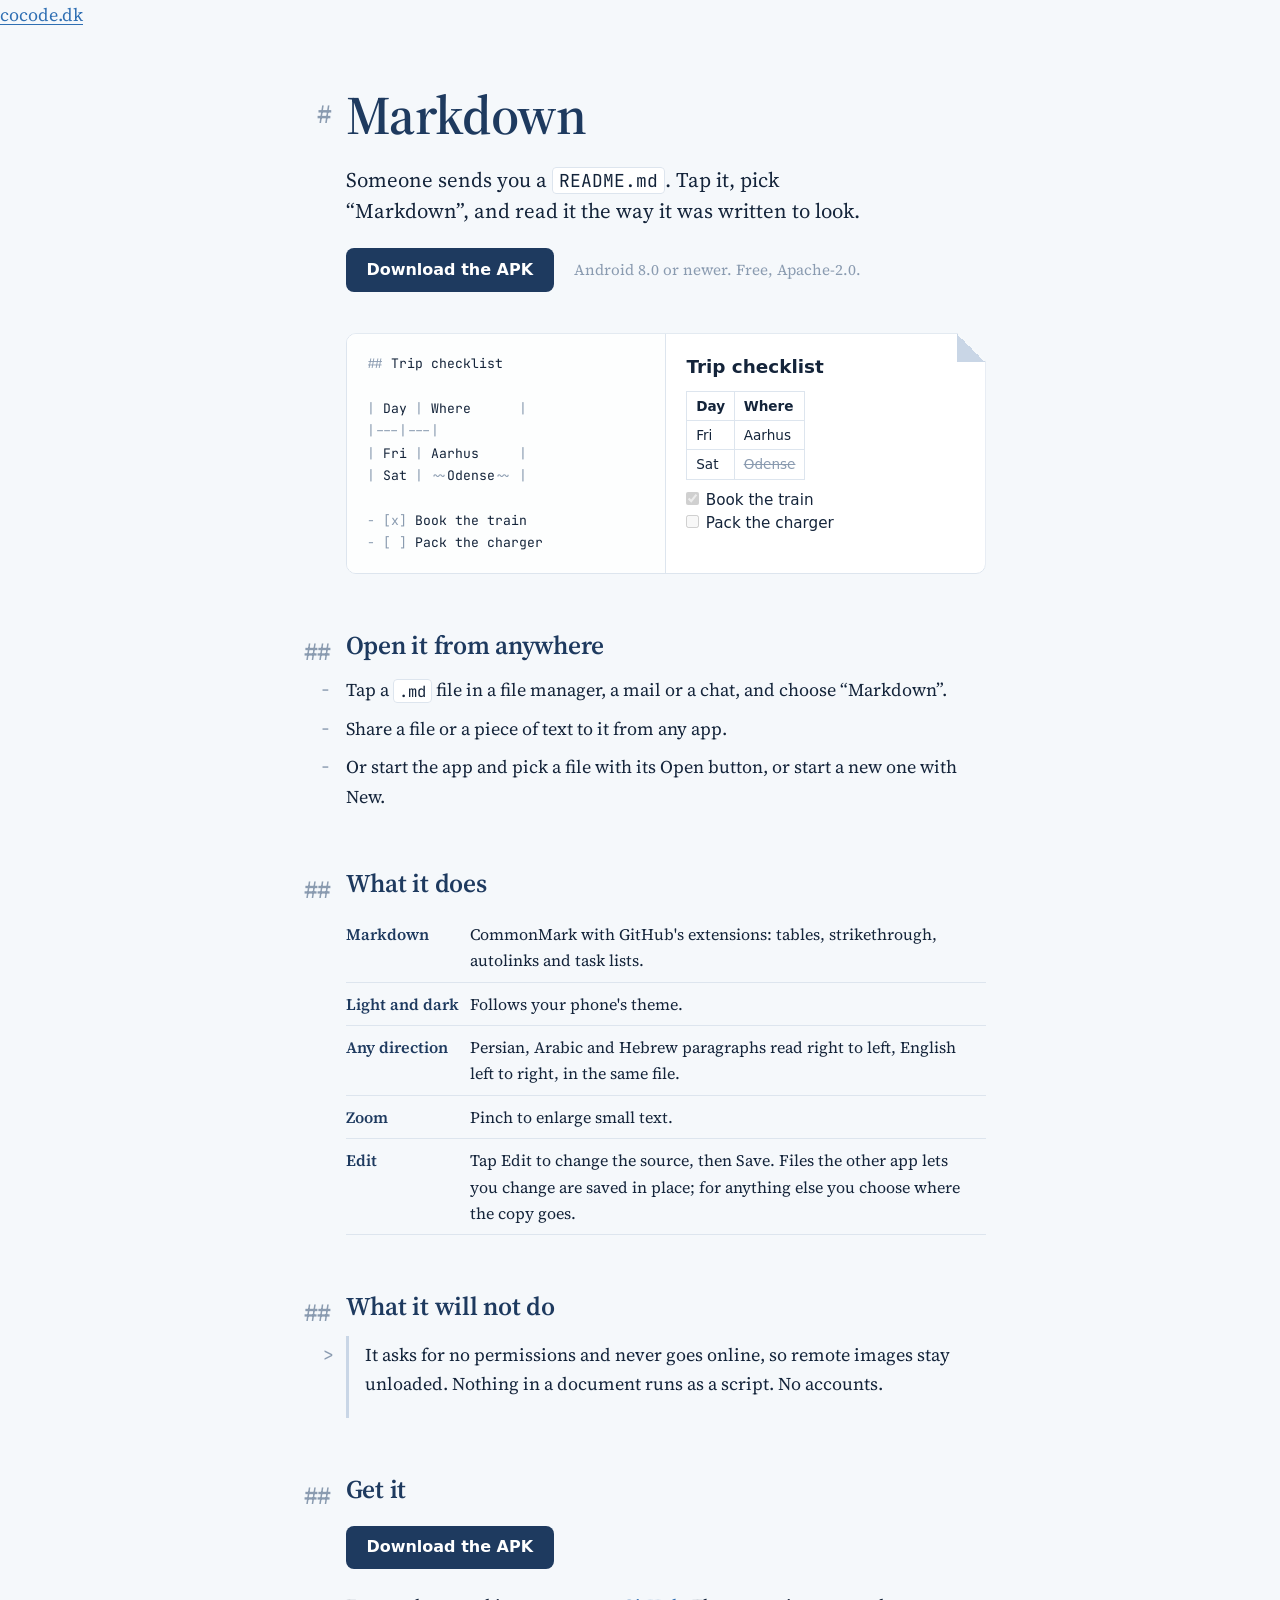
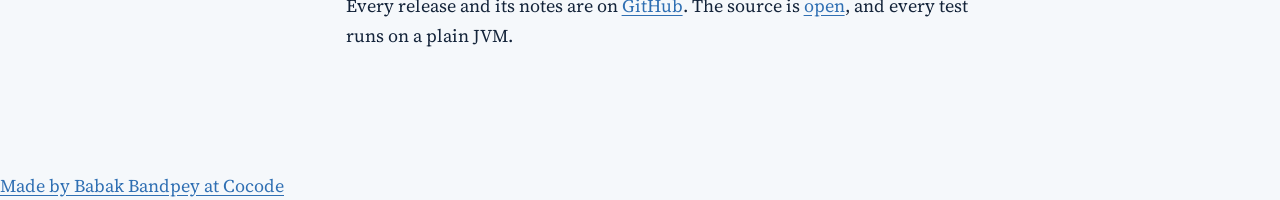
==== website/index.html @ df08f56b "feat(edit): edit, save and create Markdown files Edit swaps the rendered page for the source. Save w" ====
<!doctype html>
<html lang="en">
<head>
<meta charset="utf-8">
<meta name="viewport" content="width=device-width, initial-scale=1">
<title>Markdown — read and edit .md files on Android · Cocode</title>
<meta name="description" content="A small, fast Android app that opens Markdown files from any app, shows GitHub-flavoured Markdown in light and dark, and lets you edit them. No permissions, no network. Free and open source.">
<meta name="theme-color" content="#1e3a5f">
<link rel="canonical" href="https://markdown.cocode.dk/">
<link rel="alternate" hreflang="en" href="https://markdown.cocode.dk/">
<link rel="alternate" hreflang="fa" href="https://markdown.cocode.dk/fa/">
<link rel="alternate" hreflang="x-default" href="https://markdown.cocode.dk/">
<link rel="icon" href="favicon.svg" type="image/svg+xml">
<meta property="og:type" content="website">
<meta property="og:site_name" content="Markdown">
<meta property="og:title" content="Markdown — read and edit .md files on Android">
<meta property="og:description" content="Tap a .md file in any app and read it, rendered, or edit it. Tables, task lists, light and dark. No permissions, no network.">
<meta property="og:url" content="https://markdown.cocode.dk/">
<meta property="og:image" content="https://markdown.cocode.dk/og.png">
<meta property="og:image:width" content="1200">
<meta property="og:image:height" content="630">
<meta property="og:image:alt" content="Markdown source beside the same text rendered, with the Markdown app icon.">
<meta property="og:locale" content="en_US">
<meta property="og:locale:alternate" content="fa_IR">
<meta name="twitter:card" content="summary_large_image">
<meta name="twitter:title" content="Markdown — read and edit .md files on Android">
<meta name="twitter:description" content="Tap a .md file in any app and read it, rendered. No permissions, no network.">
<meta name="twitter:image" content="https://markdown.cocode.dk/og.png">
<meta name="twitter:image:alt" content="Markdown source beside the same text rendered.">
<link rel="preconnect" href="https://fonts.googleapis.com">
<link rel="preconnect" href="https://fonts.gstatic.com" crossorigin>
<link rel="stylesheet" href="https://fonts.googleapis.com/css2?family=JetBrains+Mono&family=Source+Serif+4:opsz,wght@8..60,400;8..60,600&display=swap">
<link rel="stylesheet" href="styles.css">
<link rel="stylesheet" href="https://brand.cocode.dk/v1.css">
<script type="module" src="https://brand.cocode.dk/v1.js"></script>
<script type="application/ld+json">
{
  "@context": "https://schema.org",
  "@type": "SoftwareApplication",
  "name": "Markdown",
  "url": "https://markdown.cocode.dk/",
  "description": "A small, fast Android app that opens Markdown files from any app, shows GitHub-flavoured Markdown in light and dark, and edits them.",
  "applicationCategory": "UtilitiesApplication",
  "operatingSystem": "Android 8.0 or newer",
  "downloadUrl": "https://github.com/cocodedk/markdown/releases/latest/download/Markdown.apk",
  "license": "https://www.apache.org/licenses/LICENSE-2.0",
  "codeRepository": "https://github.com/cocodedk/markdown",
  "image": "https://markdown.cocode.dk/og.png",
  "inLanguage": ["en", "fa"],
  "offers": { "@type": "Offer", "price": "0", "priceCurrency": "EUR" },
  "author": { "@type": "Person", "name": "Babak Bandpey", "url": "https://linkedin.com/in/babakbandpey" },
  "publisher": { "@type": "Organization", "name": "Cocode", "url": "https://cocode.dk" }
}
</script>
</head>
<body>
<cocode-head project="Markdown" accent="#1e3a5f" links="Download:#get,Source:https://github.com/cocodedk/markdown"><a href="https://cocode.dk">cocode.dk</a></cocode-head>
<main>
  <section>
    <h1 data-md="#">Markdown</h1>
    <p class="lede">Someone sends you a <code>README.md</code>. Tap it, pick “Markdown”, and read it the way it was written to look.</p>
    <a class="button" href="https://github.com/cocodedk/markdown/releases/latest/download/Markdown.apk">Download the APK</a>
    <span class="quiet">Android 8.0 or newer. Free, Apache-2.0.</span>
    <div class="pair" aria-label="The same note as Markdown source and as the Markdown app shows it">
      <div class="src" aria-hidden="true"><i>##</i> Trip checklist

<i>|</i> Day <i>|</i> Where      <i>|</i>
<i>|---|---|</i>
<i>|</i> Fri <i>|</i> Aarhus     <i>|</i>
<i>|</i> Sat <i>|</i> <i>~~</i>Odense<i>~~</i> <i>|</i>

<i>- [x]</i> Book the train
<i>- [ ]</i> Pack the charger</div>
      <div class="out">
        <h3>Trip checklist</h3>
        <table><tr><th>Day</th><th>Where</th></tr><tr><td>Fri</td><td>Aarhus</td></tr><tr><td>Sat</td><td><del>Odense</del></td></tr></table>
        <ul><li><input type="checkbox" checked disabled aria-label="done">Book the train</li><li><input type="checkbox" disabled aria-label="not done">Pack the charger</li></ul>
      </div>
    </div>
  </section>

  <section>
    <h2 data-md="##">Open it from anywhere</h2>
    <ul class="md">
      <li>Tap a <code>.md</code> file in a file manager, a mail or a chat, and choose “Markdown”.</li>
      <li>Share a file or a piece of text to it from any app.</li>
      <li>Or start the app and pick a file with its Open button, or start a new one with New.</li>
    </ul>
  </section>

  <section>
    <h2 data-md="##">What it does</h2>
    <table class="feat">
      <tr><th>Markdown</th><td>CommonMark with GitHub's extensions: tables, strikethrough, autolinks and task lists.</td></tr>
      <tr><th>Light and dark</th><td>Follows your phone's theme.</td></tr>
      <tr><th>Any direction</th><td>Persian, Arabic and Hebrew paragraphs read right to left, English left to right, in the same file.</td></tr>
      <tr><th>Zoom</th><td>Pinch to enlarge small text.</td></tr>
      <tr><th>Edit</th><td>Tap Edit to change the source, then Save. Files the other app lets you change are saved in place; for anything else you choose where the copy goes.</td></tr>
    </table>
  </section>

  <section>
    <h2 data-md="##">What it will not do</h2>
    <blockquote>
      <p>It asks for no permissions and never goes online, so remote images stay unloaded. Nothing in a document runs as a script. No accounts.</p>
    </blockquote>
  </section>

  <section id="get">
    <h2 data-md="##">Get it</h2>
    <p><a class="button" href="https://github.com/cocodedk/markdown/releases/latest/download/Markdown.apk">Download the APK</a></p>
    <p>Every release and its notes are on <a href="https://github.com/cocodedk/markdown/releases">GitHub</a>. The source is <a href="https://github.com/cocodedk/markdown">open</a>, and every test runs on a plain JVM.</p>
  </section>
</main>
<cocode-foot project="Markdown" repo="cocodedk/markdown"><a href="https://cocode.dk">Made by Babak Bandpey at Cocode</a></cocode-foot>
</body>
</html>
---- website/styles.css ----
/* Markdown site. The page reads like a rendered Markdown document:
   each heading keeps its source mark (#, ##, -, >) hanging in the margin. */
:root {
  --paper: #f5f8fb;
  --sheet: #ffffff;
  --ink: #14243a;
  --navy: #1e3a5f;
  --mark: #8a9bb0;
  --fold: #c9d6e6;
  --link: #2f6fb3;
  --rule: #dde5ee;
  --serif: "Source Serif 4", Georgia, serif;
  --mono: "JetBrains Mono", ui-monospace, monospace;
  --gutter: 3.2rem;
  color-scheme: light;
}
@media (prefers-color-scheme: dark) {
  :root {
    --paper: #0f1b2b;
    --sheet: #152438;
    --ink: #dce5ef;
    --navy: #9cc0e8;
    --mark: #5f7590;
    --fold: #2a4262;
    --link: #8cc1ff;
    --rule: #22364f;
    color-scheme: dark;
  }
}
* { box-sizing: border-box; }
body {
  margin: 0;
  background: var(--paper);
  color: var(--ink);
  font: 400 1.125rem/1.65 var(--serif);
  -webkit-font-smoothing: antialiased;
}
a { color: var(--link); text-underline-offset: 0.18em; }
a:focus-visible, .button:focus-visible { outline: 3px solid var(--link); outline-offset: 3px; }
code { font: 0.86em var(--mono); background: var(--sheet); border: 1px solid var(--rule);
  border-radius: 4px; padding: 0.05em 0.35em; }

main { max-width: calc(42rem + var(--gutter)); margin: 0 auto; padding: 3.5rem 1rem 4rem; }
section { padding-left: var(--gutter); margin: 0 0 3.5rem; }

/* The hanging source marks. */
h1, h2 { position: relative; color: var(--navy); font-weight: 600; letter-spacing: -0.01em; }
h1 { font-size: clamp(2.3rem, 7vw, 3.4rem); line-height: 1.08; margin: 0 0 1.2rem; }
h2 { font-size: 1.6rem; line-height: 1.2; margin: 0 0 0.9rem; }
[data-md]::before {
  content: attr(data-md);
  position: absolute;
  right: 100%;
  margin-right: 0.9rem;
  font: 400 0.62em/inherit var(--mono);
  color: var(--mark);
  white-space: nowrap;
}
h1[data-md]::before { font-size: 0.5em; line-height: 2.05; }
h2[data-md]::before { line-height: 1.7; }
p { margin: 0 0 1rem; }
.lede { font-size: 1.3rem; line-height: 1.5; max-width: 34rem; }

ul.md { list-style: none; padding: 0; margin: 0 0 1rem; }
ul.md li { position: relative; margin: 0 0 0.55rem; }
ul.md li::before { content: "-"; position: absolute; right: 100%; margin-right: 0.9rem;
  font-family: var(--mono); color: var(--mark); }
ul.md li.done::before { content: "- [x]"; }

blockquote { position: relative; margin: 0; padding: 0.2rem 0 0.2rem 1rem;
  border-left: 3px solid var(--fold); }
blockquote::before { content: ">"; position: absolute; right: 100%; margin-right: 0.9rem;
  font-family: var(--mono); color: var(--mark); }

/* The one bold moment: the same text as source and as rendered. */
.pair { display: grid; grid-template-columns: 1fr 1fr; margin: 2.2rem 0 0;
  background: var(--sheet); border: 1px solid var(--rule); border-radius: 10px; overflow: hidden;
  clip-path: polygon(0 0, calc(100% - 28px) 0, 100% 28px, 100% 100%, 0 100%); position: relative; }
.pair::after { content: ""; position: absolute; top: 0; right: 0; width: 28px; height: 28px;
  background: linear-gradient(225deg, var(--paper) 50%, var(--fold) 50%); }
.pair > div { padding: 1.2rem 1.3rem; min-width: 0; }
.src { font: 0.82rem/1.7 var(--mono); color: var(--ink); white-space: pre-wrap;
  border-right: 1px solid var(--rule); background: color-mix(in srgb, var(--sheet) 80%, var(--paper)); }
.src i { font-style: normal; color: var(--mark); }
.out { font: 0.95rem/1.5 system-ui, sans-serif; }
.out h3 { font-size: 1.15rem; margin: 0 0 0.5rem; color: var(--ink); }
.out table { border-collapse: collapse; margin: 0.6rem 0; font-size: 0.85rem; }
.out th, .out td { border: 1px solid var(--rule); padding: 0.25rem 0.55rem; text-align: start; }
.out ul { list-style: none; padding: 0; margin: 0.4rem 0 0; }
.out input { margin: 0 0.4rem 0 0; accent-color: var(--navy); }
.out del { color: var(--mark); }

.button { display: inline-block; font: 600 1rem/1 system-ui, sans-serif; text-decoration: none;
  background: var(--navy); color: var(--sheet); padding: 0.85rem 1.3rem; border-radius: 8px;
  margin: 0.4rem 1rem 0.4rem 0; }
.button:hover { filter: brightness(1.12); }
.quiet { font-size: 0.95rem; color: var(--mark); }

table.feat { border-collapse: collapse; width: 100%; font-size: 1rem; margin: 0 0 1rem; }
table.feat th, table.feat td { text-align: start; padding: 0.5rem 0.7rem 0.5rem 0;
  border-bottom: 1px solid var(--rule); vertical-align: top; }
table.feat th { font-weight: 600; color: var(--navy); white-space: nowrap; }

/* Persian: same page, right to left. */
[dir="rtl"] body, [dir="rtl"] .out { font-family: "Vazirmatn", system-ui, sans-serif; }
[dir="rtl"] section { padding-left: 0; padding-right: var(--gutter); }
[dir="rtl"] [data-md]::before, [dir="rtl"] ul.md li::before, [dir="rtl"] blockquote::before {
  right: auto; left: 100%; margin-right: 0; margin-left: 0.9rem; direction: ltr; }
[dir="rtl"] blockquote { padding: 0.2rem 1rem 0.2rem 0; border-left: 0; border-right: 3px solid var(--fold); }
[dir="rtl"] .src { border-right: 0; border-left: 1px solid var(--rule); unicode-bidi: plaintext; }
[dir="rtl"] .button { margin: 0.4rem 0 0.4rem 1rem; }
[dir="rtl"] .out input { margin: 0 0 0 0.4rem; }
[dir="rtl"] table.feat th, [dir="rtl"] table.feat td { padding: 0.5rem 0 0.5rem 0.7rem; }

@media (max-width: 640px) {
  :root { --gutter: 2.1rem; }
  main { padding-top: 2.2rem; }
  .pair { grid-template-columns: 1fr; }
  .src, [dir="rtl"] .src { border: 0; border-bottom: 1px solid var(--rule); }
  .lede { font-size: 1.15rem; }
}
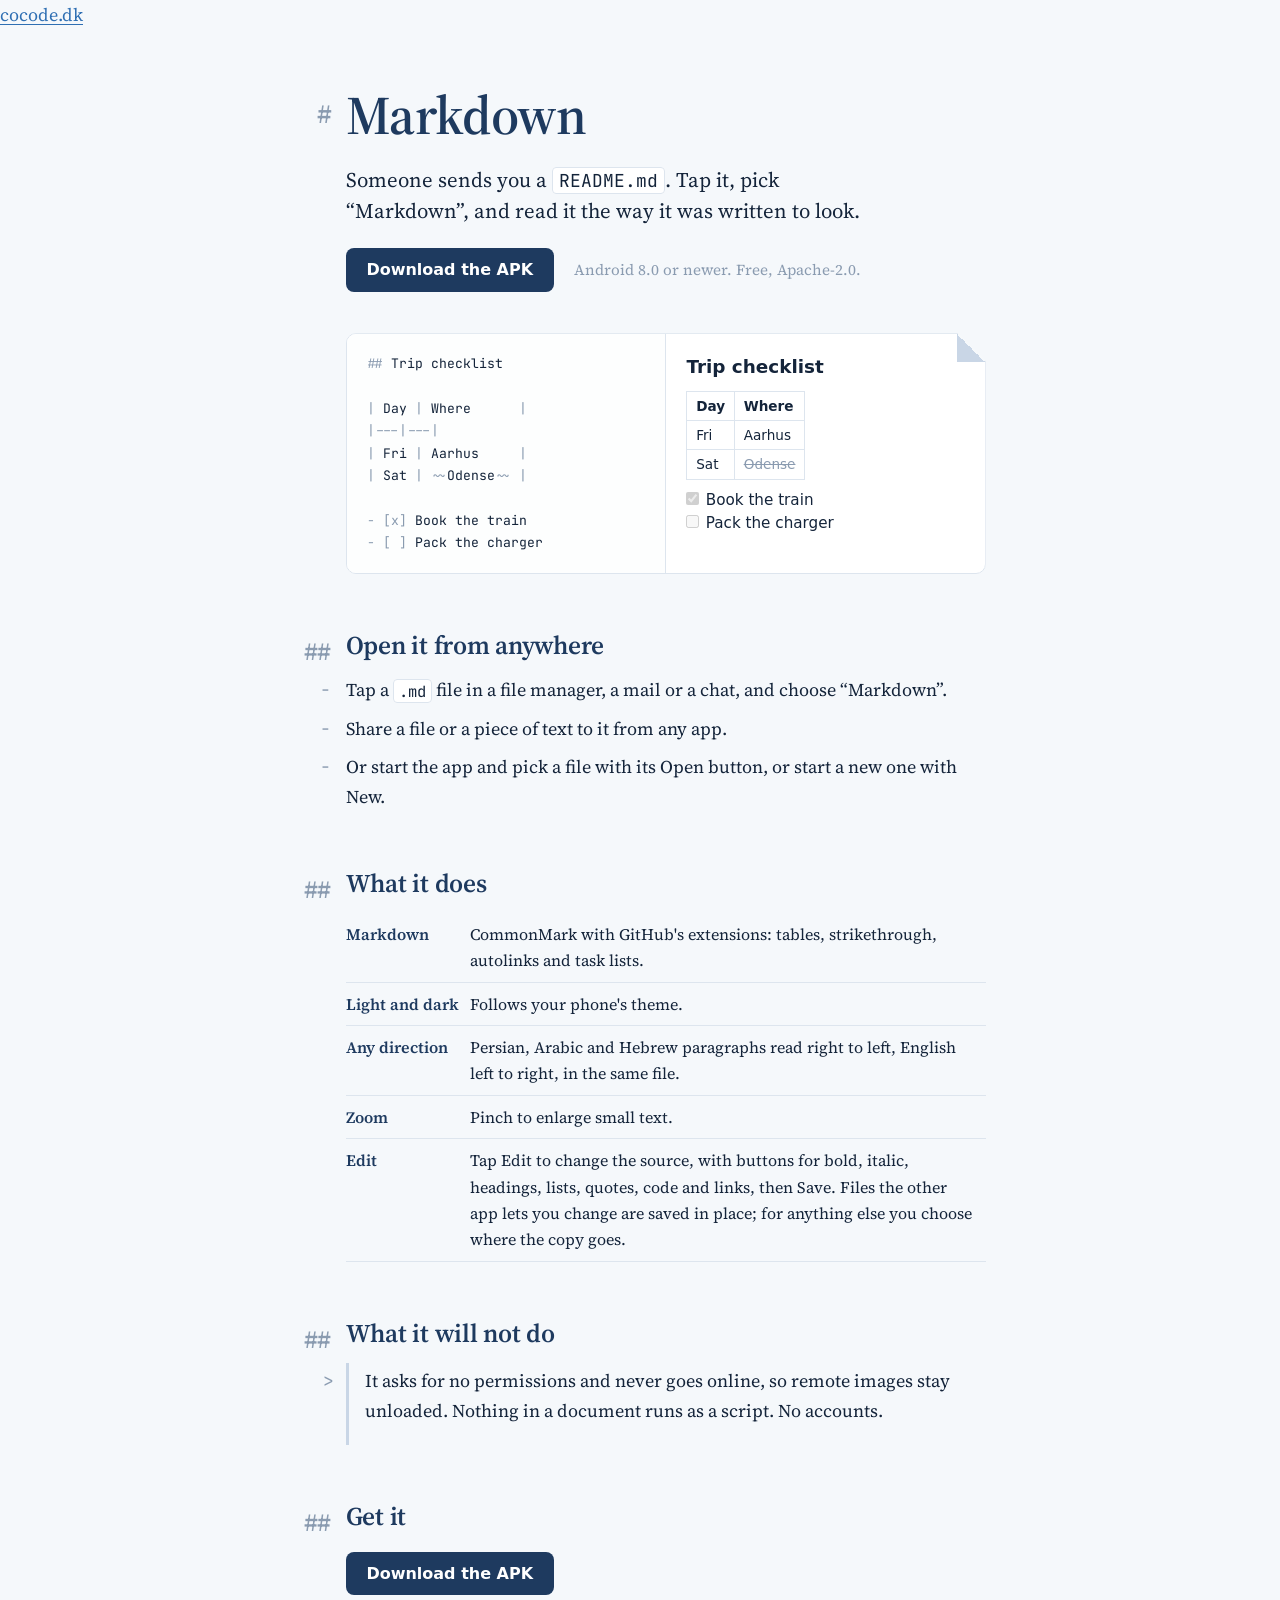
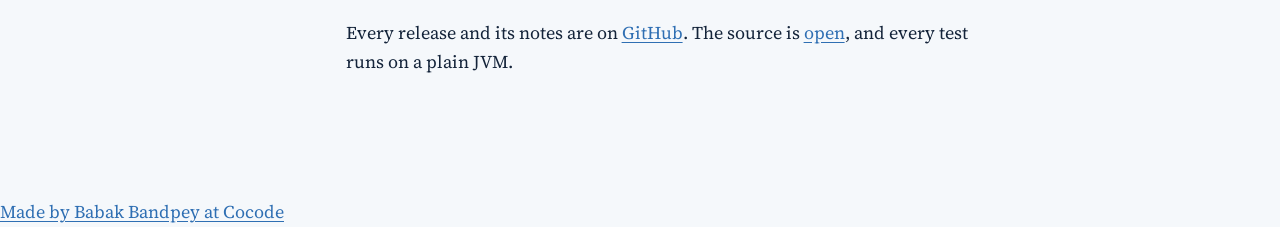
==== commit 0ee14cd2: "feat(format): a formatting bar in the editor; 0.2.0 Buttons above the keyboard for bold, italic, str" ====
--- a/website/index.html
+++ b/website/index.html
@@ -95,7 +95,7 @@
       <tr><th>Light and dark</th><td>Follows your phone's theme.</td></tr>
       <tr><th>Any direction</th><td>Persian, Arabic and Hebrew paragraphs read right to left, English left to right, in the same file.</td></tr>
       <tr><th>Zoom</th><td>Pinch to enlarge small text.</td></tr>
-      <tr><th>Edit</th><td>Tap Edit to change the source, then Save. Files the other app lets you change are saved in place; for anything else you choose where the copy goes.</td></tr>
+      <tr><th>Edit</th><td>Tap Edit to change the source, with buttons for bold, italic, headings, lists, quotes, code and links, then Save. Files the other app lets you change are saved in place; for anything else you choose where the copy goes.</td></tr>
     </table>
   </section>
 
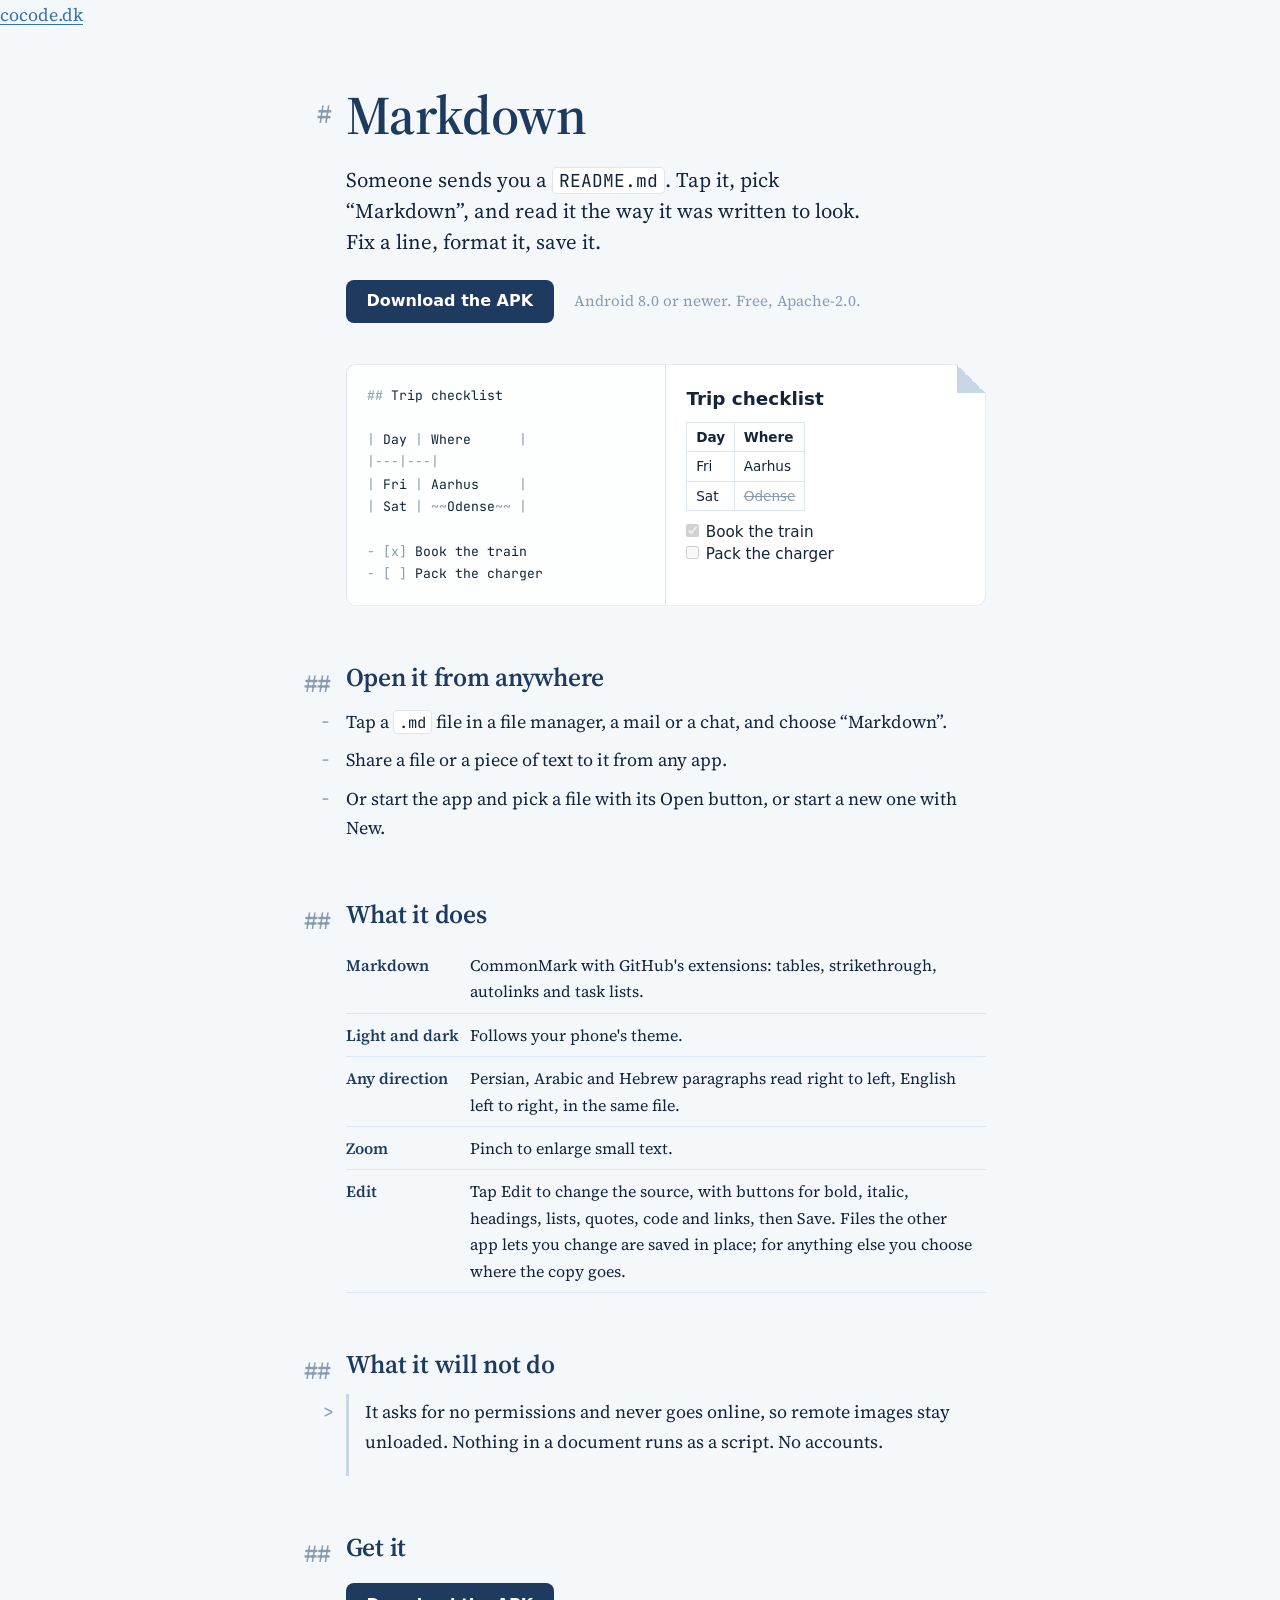
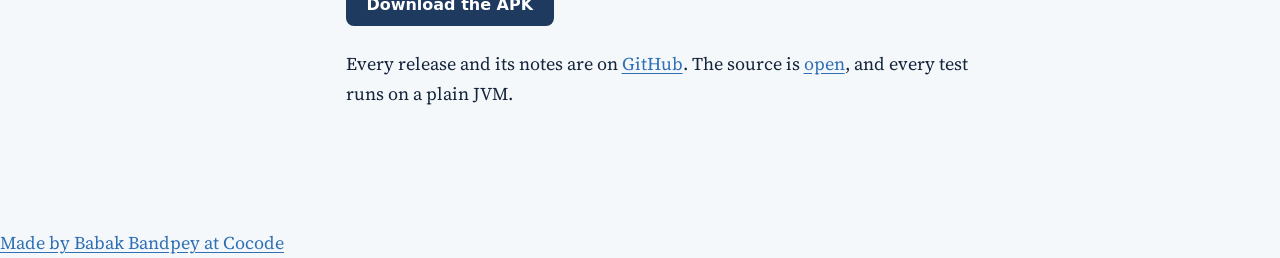
==== commit e5d6c519: "fix(website): follow the brand frame in dark mode, and describe editing The frame now takes dark="au" ====
--- a/website/index.html
+++ b/website/index.html
@@ -24,7 +24,7 @@
 <meta property="og:locale:alternate" content="fa_IR">
 <meta name="twitter:card" content="summary_large_image">
 <meta name="twitter:title" content="Markdown — read and edit .md files on Android">
-<meta name="twitter:description" content="Tap a .md file in any app and read it, rendered. No permissions, no network.">
+<meta name="twitter:description" content="Tap a .md file in any app and read it, rendered, or edit it. No permissions, no network.">
 <meta name="twitter:image" content="https://markdown.cocode.dk/og.png">
 <meta name="twitter:image:alt" content="Markdown source beside the same text rendered.">
 <link rel="preconnect" href="https://fonts.googleapis.com">
@@ -33,6 +33,7 @@
 <link rel="stylesheet" href="styles.css">
 <link rel="stylesheet" href="https://brand.cocode.dk/v1.css">
 <script type="module" src="https://brand.cocode.dk/v1.js"></script>
+<script type="module" src="frame-accent.js"></script>
 <script type="application/ld+json">
 {
   "@context": "https://schema.org",
@@ -54,11 +55,11 @@
 </script>
 </head>
 <body>
-<cocode-head project="Markdown" accent="#1e3a5f" links="Download:#get,Source:https://github.com/cocodedk/markdown"><a href="https://cocode.dk">cocode.dk</a></cocode-head>
+<cocode-head dark="auto" project="Markdown" accent="#1e3a5f" links="Download:#get,Source:https://github.com/cocodedk/markdown"><a href="https://cocode.dk">cocode.dk</a></cocode-head>
 <main>
   <section>
     <h1 data-md="#">Markdown</h1>
-    <p class="lede">Someone sends you a <code>README.md</code>. Tap it, pick “Markdown”, and read it the way it was written to look.</p>
+    <p class="lede">Someone sends you a <code>README.md</code>. Tap it, pick “Markdown”, and read it the way it was written to look. Fix a line, format it, save it.</p>
     <a class="button" href="https://github.com/cocodedk/markdown/releases/latest/download/Markdown.apk">Download the APK</a>
     <span class="quiet">Android 8.0 or newer. Free, Apache-2.0.</span>
     <div class="pair" aria-label="The same note as Markdown source and as the Markdown app shows it">
@@ -112,6 +113,6 @@
     <p>Every release and its notes are on <a href="https://github.com/cocodedk/markdown/releases">GitHub</a>. The source is <a href="https://github.com/cocodedk/markdown">open</a>, and every test runs on a plain JVM.</p>
   </section>
 </main>
-<cocode-foot project="Markdown" repo="cocodedk/markdown"><a href="https://cocode.dk">Made by Babak Bandpey at Cocode</a></cocode-foot>
+<cocode-foot dark="auto" project="Markdown" repo="cocodedk/markdown"><a href="https://cocode.dk">Made by Babak Bandpey at Cocode</a></cocode-foot>
 </body>
 </html>
--- a/website/styles.css
+++ b/website/styles.css
@@ -28,6 +28,8 @@
   }
 }
 * { box-sizing: border-box; }
+/* The brand frame lines up with the page's own column. */
+cocode-head, cocode-foot { --cocode-max: calc(42rem + var(--gutter)); --cocode-gutter: 1rem; }
 body {
   margin: 0;
   background: var(--paper);
@@ -79,7 +81,7 @@
 .pair::after { content: ""; position: absolute; top: 0; right: 0; width: 28px; height: 28px;
   background: linear-gradient(225deg, var(--paper) 50%, var(--fold) 50%); }
 .pair > div { padding: 1.2rem 1.3rem; min-width: 0; }
-.src { font: 0.82rem/1.7 var(--mono); color: var(--ink); white-space: pre-wrap;
+.src { font: 0.82rem/1.7 var(--mono); color: var(--ink); white-space: pre-wrap; font-variant-ligatures: none;
   border-right: 1px solid var(--rule); background: color-mix(in srgb, var(--sheet) 80%, var(--paper)); }
 .src i { font-style: normal; color: var(--mark); }
 .out { font: 0.95rem/1.5 system-ui, sans-serif; }
@@ -107,7 +109,7 @@
 [dir="rtl"] [data-md]::before, [dir="rtl"] ul.md li::before, [dir="rtl"] blockquote::before {
   right: auto; left: 100%; margin-right: 0; margin-left: 0.9rem; direction: ltr; }
 [dir="rtl"] blockquote { padding: 0.2rem 1rem 0.2rem 0; border-left: 0; border-right: 3px solid var(--fold); }
-[dir="rtl"] .src { border-right: 0; border-left: 1px solid var(--rule); unicode-bidi: plaintext; }
+[dir="rtl"] .src { border-right: 0; border-left: 1px solid var(--rule); }
 [dir="rtl"] .button { margin: 0.4rem 0 0.4rem 1rem; }
 [dir="rtl"] .out input { margin: 0 0 0 0.4rem; }
 [dir="rtl"] table.feat th, [dir="rtl"] table.feat td { padding: 0.5rem 0 0.5rem 0.7rem; }
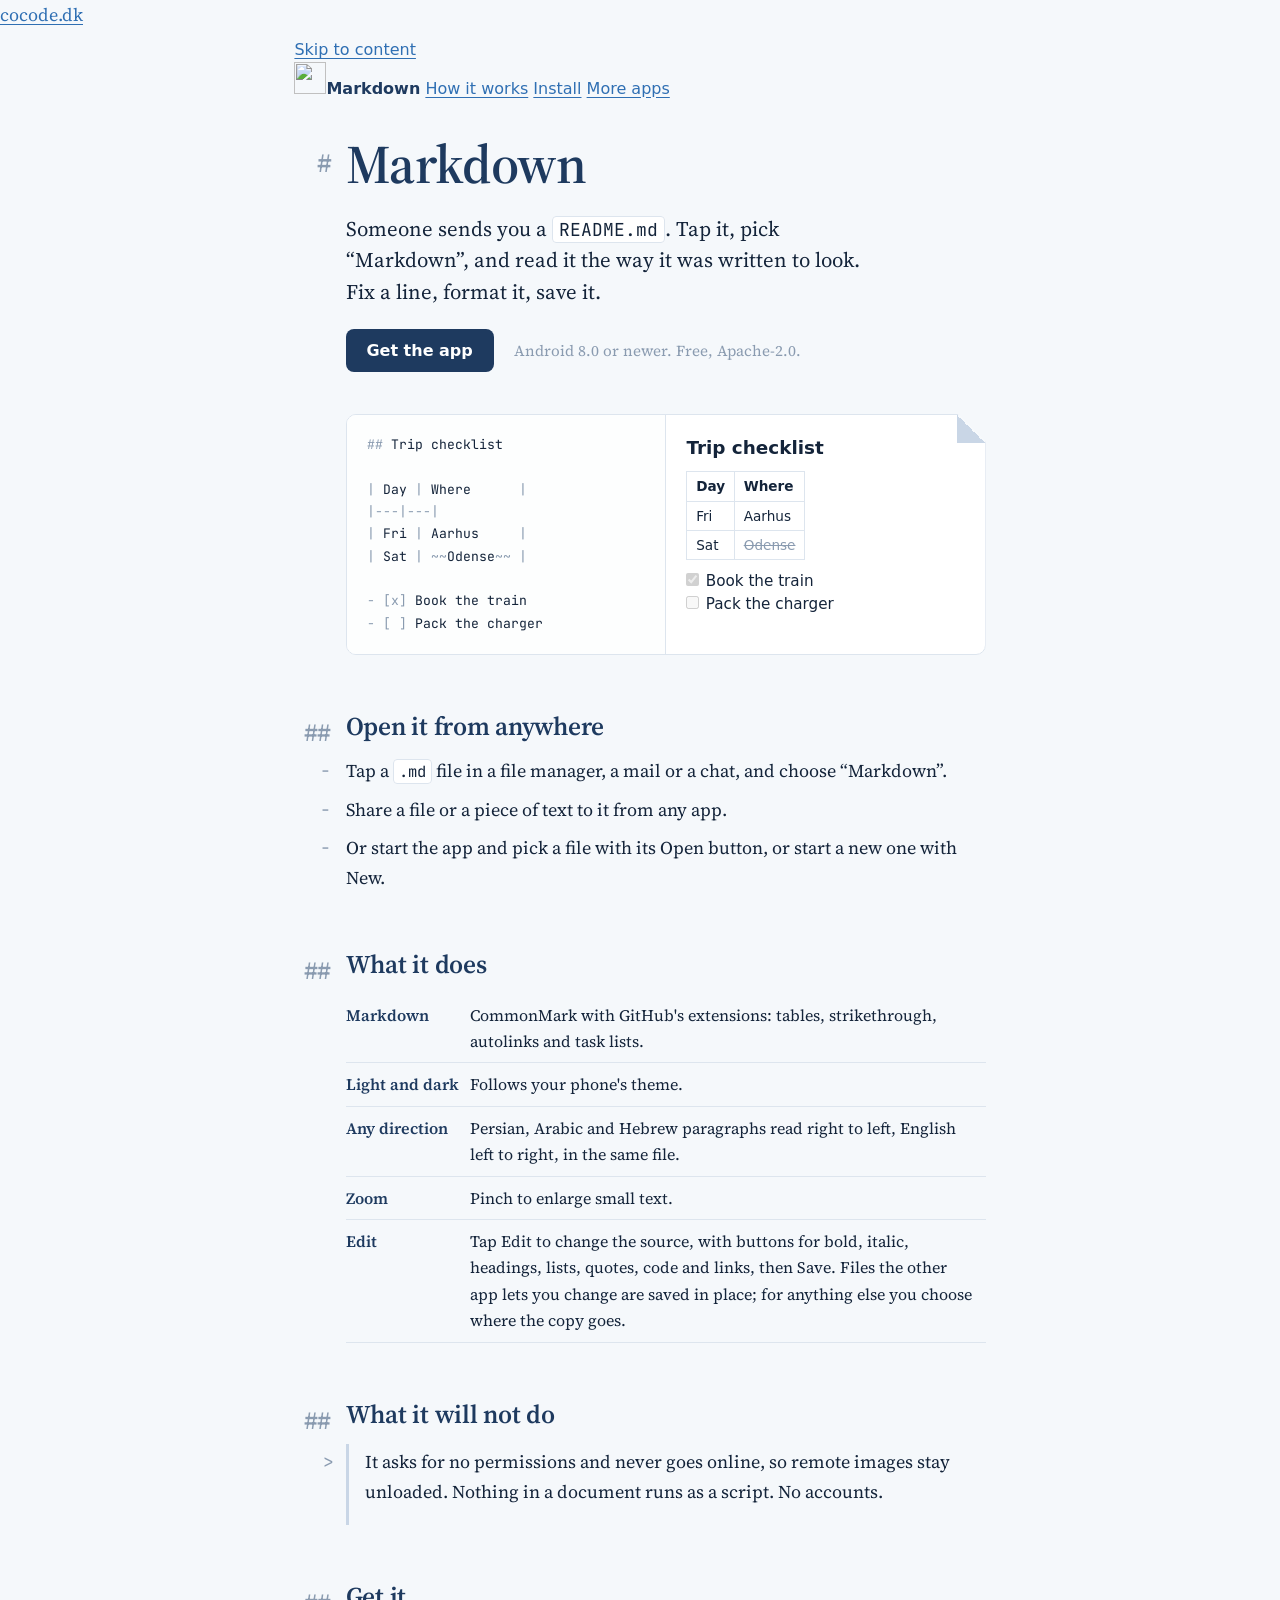
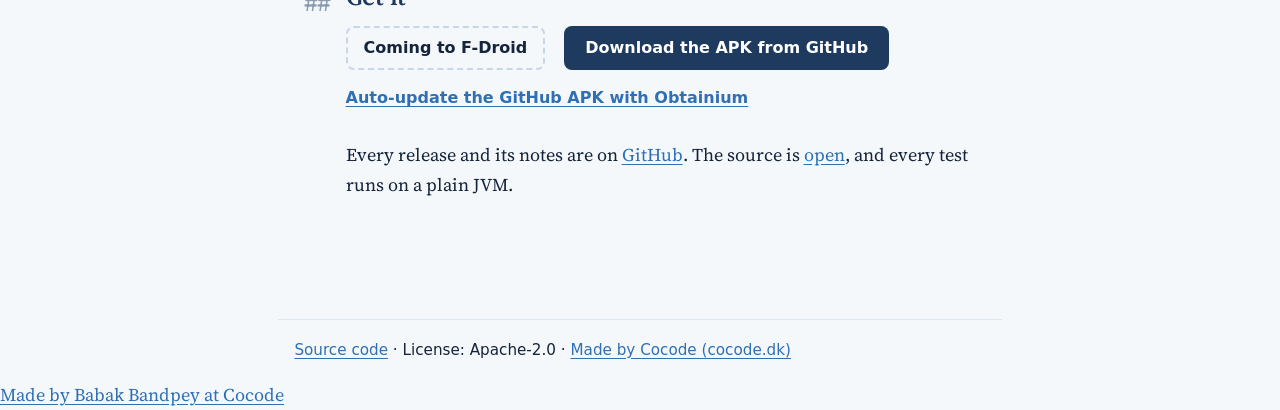
==== commit 412b5ea8: "chore: the cocode-apps publishing standard on the site, README and store listing Site (website/): - " ====
--- a/website/index.html
+++ b/website/index.html
@@ -55,12 +55,24 @@
 </script>
 </head>
 <body>
-<cocode-head dark="auto" project="Markdown" accent="#1e3a5f" links="Download:#get,Source:https://github.com/cocodedk/markdown"><a href="https://cocode.dk">cocode.dk</a></cocode-head>
-<main>
+<cocode-head dark="auto" project="Markdown" accent="#1e3a5f" links="Download:#install,Source:https://github.com/cocodedk/markdown"><a href="https://cocode.dk">cocode.dk</a></cocode-head>
+<header class="site-nav">
+<!-- cocode-apps:nav:start -->
+<link rel="stylesheet" href="/css/cocode-nav.css">
+<a class="skip" href="#main">Skip to content</a>
+<nav class="cocode-nav" aria-label="Markdown">
+  <a class="brand" href="/" data-nav="home" aria-current="page"><img src="/img/icon.png" alt="" width="32" height="32">Markdown</a>
+  <a href="/#how" data-nav="how">How it works</a>
+  <a href="/#install" data-nav="install">Install</a>
+  <a href="https://cocode.dk/" data-nav="more">More apps</a>
+</nav>
+<!-- cocode-apps:nav:end -->
+</header>
+<main id="main" tabindex="-1">
   <section>
     <h1 data-md="#">Markdown</h1>
     <p class="lede">Someone sends you a <code>README.md</code>. Tap it, pick “Markdown”, and read it the way it was written to look. Fix a line, format it, save it.</p>
-    <a class="button" href="https://github.com/cocodedk/markdown/releases/latest/download/Markdown.apk">Download the APK</a>
+    <a class="button" href="#install">Get the app</a>
     <span class="quiet">Android 8.0 or newer. Free, Apache-2.0.</span>
     <div class="pair" aria-label="The same note as Markdown source and as the Markdown app shows it">
       <div class="src" aria-hidden="true"><i>##</i> Trip checklist
@@ -80,7 +92,7 @@
     </div>
   </section>
 
-  <section>
+  <section id="how">
     <h2 data-md="##">Open it from anywhere</h2>
     <ul class="md">
       <li>Tap a <code>.md</code> file in a file manager, a mail or a chat, and choose “Markdown”.</li>
@@ -107,12 +119,27 @@
     </blockquote>
   </section>
 
-  <section id="get">
+  <section id="install">
     <h2 data-md="##">Get it</h2>
-    <p><a class="button" href="https://github.com/cocodedk/markdown/releases/latest/download/Markdown.apk">Download the APK</a></p>
+    <!-- cocode-apps:install:start -->
+<ul class="install" role="list">
+  <li><p class="fdroid-soon">Coming to F-Droid</p></li>
+  <li><a href="https://github.com/cocodedk/markdown/releases/latest/download/Markdown.apk">Download the APK from GitHub</a></li>
+  <li><a href="https://apps.obtainium.imranr.dev/redirect?r=obtainium://add/https://github.com/cocodedk/markdown">Auto-update the GitHub APK with Obtainium</a></li>
+</ul>
+<!-- cocode-apps:install:end -->
     <p>Every release and its notes are on <a href="https://github.com/cocodedk/markdown/releases">GitHub</a>. The source is <a href="https://github.com/cocodedk/markdown">open</a>, and every test runs on a plain JVM.</p>
   </section>
 </main>
+<div class="site-footer">
+<!-- cocode-apps:footer:start -->
+<footer class="cocode-footer">
+  <a href="https://github.com/cocodedk/markdown">Source code</a> ·
+  License: Apache-2.0 ·
+  <a href="https://cocode.dk/">Made by Cocode (cocode.dk)</a>
+</footer>
+<!-- cocode-apps:footer:end -->
+</div>
 <cocode-foot dark="auto" project="Markdown" repo="cocodedk/markdown"><a href="https://cocode.dk">Made by Babak Bandpey at Cocode</a></cocode-foot>
 </body>
 </html>
--- a/website/styles.css
+++ b/website/styles.css
@@ -103,6 +103,25 @@
   border-bottom: 1px solid var(--rule); vertical-align: top; }
 table.feat th { font-weight: 600; color: var(--navy); white-space: nowrap; }
 
+/* The shared cocode-apps navigation, install block and footer, set in the page's own column and type. */
+.site-nav, .site-footer { max-width: calc(42rem + var(--gutter)); margin: 0 auto; padding: 0 1rem;
+  font: 400 1rem/1.4 system-ui, sans-serif; }
+.site-nav { padding-top: 0.6rem; }
+.site-nav .cocode-nav a, .site-footer .cocode-footer a { color: var(--link); }
+.site-nav .cocode-nav .brand { color: var(--navy); font-weight: 600; text-decoration: none; }
+.site-nav .skip:focus { background: var(--sheet); color: var(--ink); }
+.site-nav [aria-current="page"]:not(.brand) { font-weight: 600; }
+.site-nav + main { padding-top: 2.2rem; }
+.install { list-style: none; padding: 0; margin: 0 0 1.2rem; display: flex; flex-wrap: wrap;
+  align-items: center; gap: 0.4rem 1.2rem; font: 600 1rem/1.3 system-ui, sans-serif; }
+.install a, .install .fdroid-soon { display: inline-flex; align-items: center; min-height: 44px; margin: 0; }
+.install .fdroid-soon { padding: 0 1rem; border: 2px dashed var(--fold); border-radius: 8px; color: var(--ink); }
+.install li:nth-child(2) a { padding: 0 1.3rem; border-radius: 8px; background: var(--navy);
+  color: var(--sheet); text-decoration: none; }
+.install li:nth-child(2) a:hover { filter: brightness(1.12); }
+.site-footer { padding-top: 1.2rem; padding-bottom: 1.2rem; border-top: 1px solid var(--rule); }
+.site-footer .cocode-footer { color: var(--ink); font-size: 0.95rem; }
+
 /* Persian: same page, right to left. */
 [dir="rtl"] body, [dir="rtl"] .out { font-family: "Vazirmatn", system-ui, sans-serif; }
 [dir="rtl"] section { padding-left: 0; padding-right: var(--gutter); }
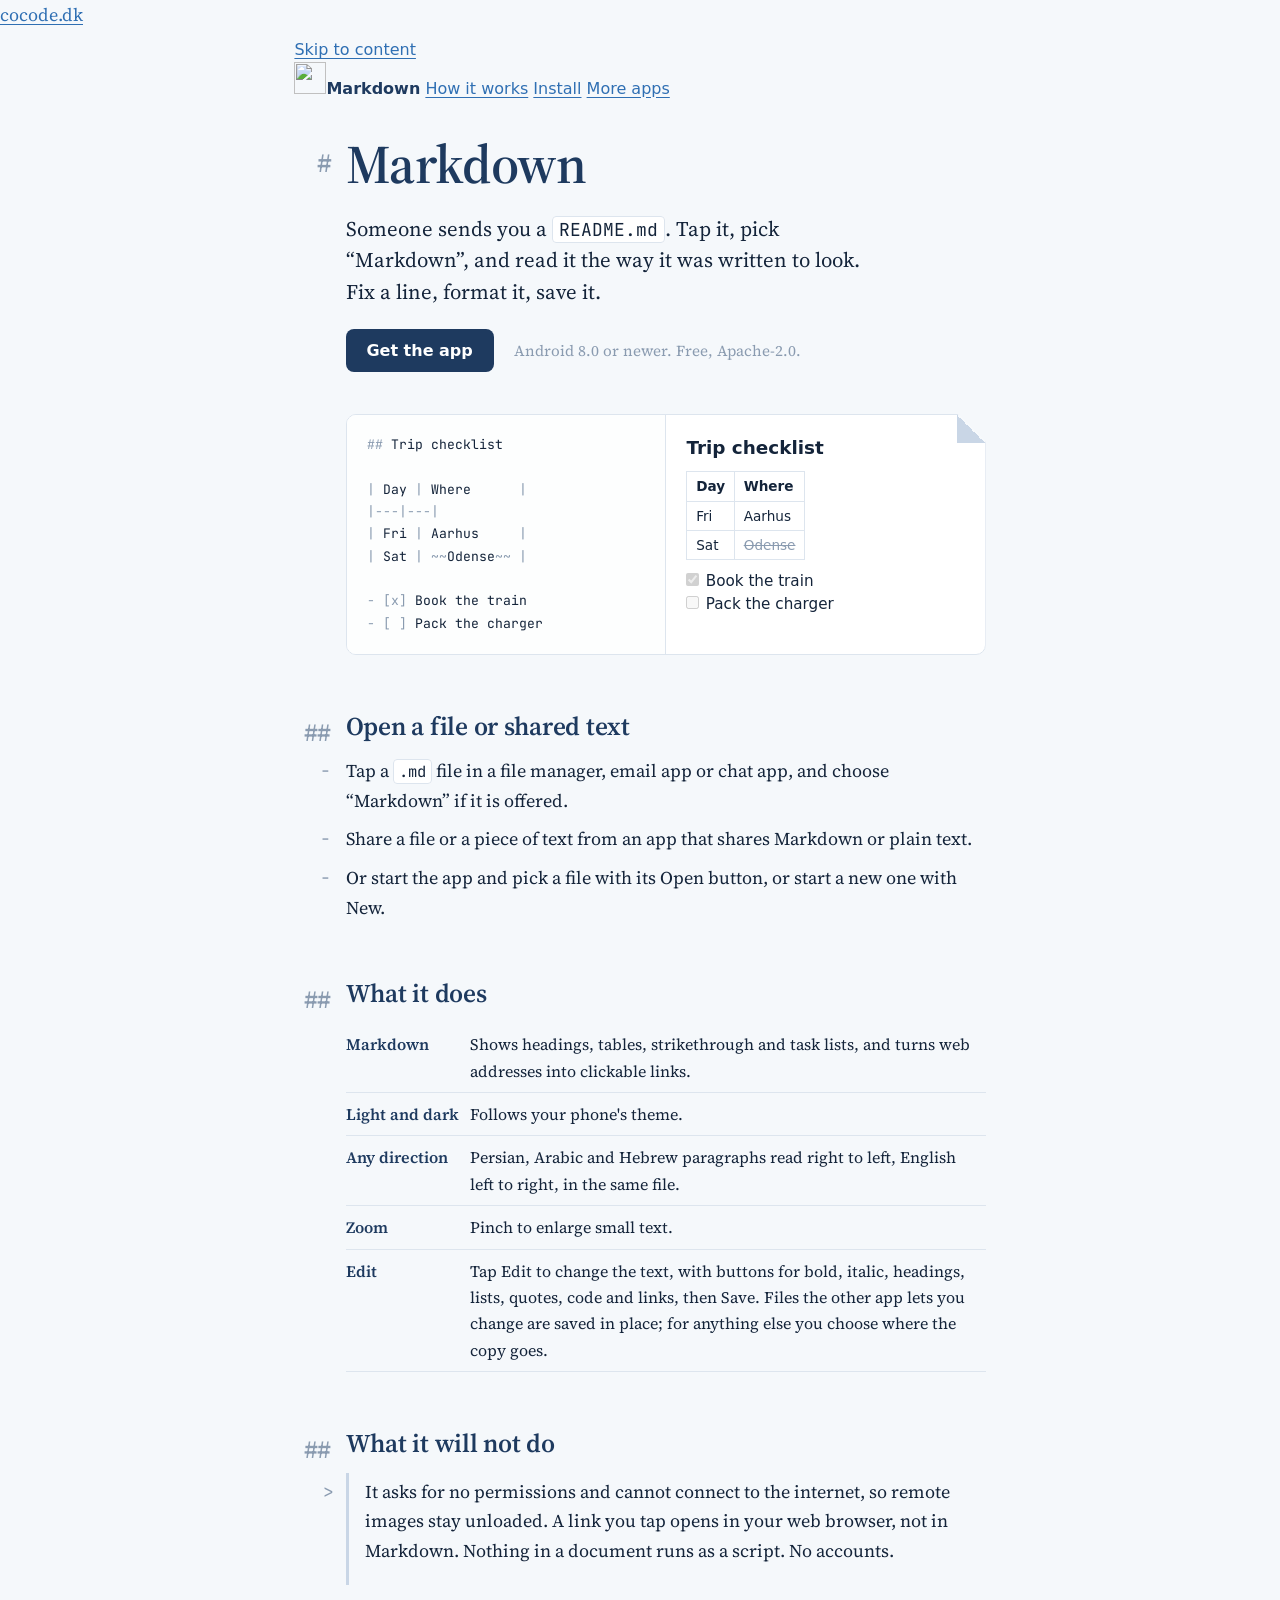
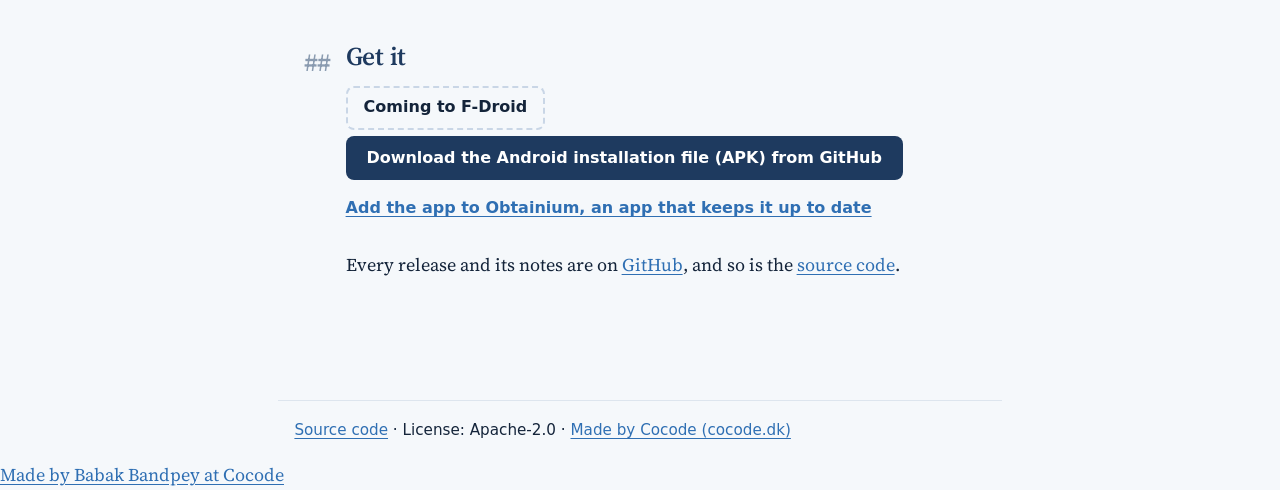
==== commit 3204fdc0: "feat: Danish, with the English texts brought up to date (needs review) Danish app text for every str" ====
--- a/website/index.html
+++ b/website/index.html
@@ -4,17 +4,18 @@
 <meta charset="utf-8">
 <meta name="viewport" content="width=device-width, initial-scale=1">
 <title>Markdown — read and edit .md files on Android · Cocode</title>
-<meta name="description" content="A small, fast Android app that opens Markdown files from any app, shows GitHub-flavoured Markdown in light and dark, and lets you edit them. No permissions, no network. Free and open source.">
+<meta name="description" content="Read and edit Markdown files on Android. Choose a file with Open or receive one from a compatible app. No permissions, no network. Free and open source.">
 <meta name="theme-color" content="#1e3a5f">
 <link rel="canonical" href="https://markdown.cocode.dk/">
 <link rel="alternate" hreflang="en" href="https://markdown.cocode.dk/">
+<link rel="alternate" hreflang="da" href="https://markdown.cocode.dk/da/">
 <link rel="alternate" hreflang="fa" href="https://markdown.cocode.dk/fa/">
 <link rel="alternate" hreflang="x-default" href="https://markdown.cocode.dk/">
 <link rel="icon" href="favicon.svg" type="image/svg+xml">
 <meta property="og:type" content="website">
 <meta property="og:site_name" content="Markdown">
 <meta property="og:title" content="Markdown — read and edit .md files on Android">
-<meta property="og:description" content="Tap a .md file in any app and read it, rendered, or edit it. Tables, task lists, light and dark. No permissions, no network.">
+<meta property="og:description" content="Read and edit Markdown files on Android, with tables, task lists, and light and dark themes. Choose a file with Open or receive one from a compatible app. No permissions, no network.">
 <meta property="og:url" content="https://markdown.cocode.dk/">
 <meta property="og:image" content="https://markdown.cocode.dk/og.png">
 <meta property="og:image:width" content="1200">
@@ -24,7 +25,7 @@
 <meta property="og:locale:alternate" content="fa_IR">
 <meta name="twitter:card" content="summary_large_image">
 <meta name="twitter:title" content="Markdown — read and edit .md files on Android">
-<meta name="twitter:description" content="Tap a .md file in any app and read it, rendered, or edit it. No permissions, no network.">
+<meta name="twitter:description" content="Read and edit Markdown files on Android. Choose a file with Open or receive one from a compatible app. No permissions, no network.">
 <meta name="twitter:image" content="https://markdown.cocode.dk/og.png">
 <meta name="twitter:image:alt" content="Markdown source beside the same text rendered.">
 <link rel="preconnect" href="https://fonts.googleapis.com">
@@ -40,14 +41,14 @@
   "@type": "SoftwareApplication",
   "name": "Markdown",
   "url": "https://markdown.cocode.dk/",
-  "description": "A small, fast Android app that opens Markdown files from any app, shows GitHub-flavoured Markdown in light and dark, and edits them.",
+  "description": "An Android app for reading and editing Markdown files chosen with its file picker or received from compatible apps.",
   "applicationCategory": "UtilitiesApplication",
   "operatingSystem": "Android 8.0 or newer",
   "downloadUrl": "https://github.com/cocodedk/markdown/releases/latest/download/Markdown.apk",
   "license": "https://www.apache.org/licenses/LICENSE-2.0",
   "codeRepository": "https://github.com/cocodedk/markdown",
   "image": "https://markdown.cocode.dk/og.png",
-  "inLanguage": ["en", "fa"],
+  "inLanguage": ["en", "da"],
   "offers": { "@type": "Offer", "price": "0", "priceCurrency": "EUR" },
   "author": { "@type": "Person", "name": "Babak Bandpey", "url": "https://linkedin.com/in/babakbandpey" },
   "publisher": { "@type": "Organization", "name": "Cocode", "url": "https://cocode.dk" }
@@ -93,10 +94,10 @@
   </section>
 
   <section id="how">
-    <h2 data-md="##">Open it from anywhere</h2>
+    <h2 data-md="##">Open a file or shared text</h2>
     <ul class="md">
-      <li>Tap a <code>.md</code> file in a file manager, a mail or a chat, and choose “Markdown”.</li>
-      <li>Share a file or a piece of text to it from any app.</li>
+      <li>Tap a <code>.md</code> file in a file manager, email app or chat app, and choose “Markdown” if it is offered.</li>
+      <li>Share a file or a piece of text from an app that shares Markdown or plain text.</li>
       <li>Or start the app and pick a file with its Open button, or start a new one with New.</li>
     </ul>
   </section>
@@ -104,18 +105,18 @@
   <section>
     <h2 data-md="##">What it does</h2>
     <table class="feat">
-      <tr><th>Markdown</th><td>CommonMark with GitHub's extensions: tables, strikethrough, autolinks and task lists.</td></tr>
+      <tr><th>Markdown</th><td>Shows headings, tables, strikethrough and task lists, and turns web addresses into clickable links.</td></tr>
       <tr><th>Light and dark</th><td>Follows your phone's theme.</td></tr>
       <tr><th>Any direction</th><td>Persian, Arabic and Hebrew paragraphs read right to left, English left to right, in the same file.</td></tr>
       <tr><th>Zoom</th><td>Pinch to enlarge small text.</td></tr>
-      <tr><th>Edit</th><td>Tap Edit to change the source, with buttons for bold, italic, headings, lists, quotes, code and links, then Save. Files the other app lets you change are saved in place; for anything else you choose where the copy goes.</td></tr>
+      <tr><th>Edit</th><td>Tap Edit to change the text, with buttons for bold, italic, headings, lists, quotes, code and links, then Save. Files the other app lets you change are saved in place; for anything else you choose where the copy goes.</td></tr>
     </table>
   </section>
 
   <section>
     <h2 data-md="##">What it will not do</h2>
     <blockquote>
-      <p>It asks for no permissions and never goes online, so remote images stay unloaded. Nothing in a document runs as a script. No accounts.</p>
+      <p>It asks for no permissions and cannot connect to the internet, so remote images stay unloaded. A link you tap opens in your web browser, not in Markdown. Nothing in a document runs as a script. No accounts.</p>
     </blockquote>
   </section>
 
@@ -124,11 +125,11 @@
     <!-- cocode-apps:install:start -->
 <ul class="install" role="list">
   <li><p class="fdroid-soon">Coming to F-Droid</p></li>
-  <li><a href="https://github.com/cocodedk/markdown/releases/latest/download/Markdown.apk">Download the APK from GitHub</a></li>
-  <li><a href="https://apps.obtainium.imranr.dev/redirect?r=obtainium://add/https://github.com/cocodedk/markdown">Auto-update the GitHub APK with Obtainium</a></li>
+  <li><a href="https://github.com/cocodedk/markdown/releases/latest/download/Markdown.apk">Download the Android installation file (APK) from GitHub</a></li>
+  <li><a href="https://apps.obtainium.imranr.dev/redirect?r=obtainium://add/https://github.com/cocodedk/markdown">Add the app to Obtainium, an app that keeps it up to date</a></li>
 </ul>
 <!-- cocode-apps:install:end -->
-    <p>Every release and its notes are on <a href="https://github.com/cocodedk/markdown/releases">GitHub</a>. The source is <a href="https://github.com/cocodedk/markdown">open</a>, and every test runs on a plain JVM.</p>
+    <p>Every release and its notes are on <a href="https://github.com/cocodedk/markdown/releases">GitHub</a>, and so is the <a href="https://github.com/cocodedk/markdown">source code</a>.</p>
   </section>
 </main>
 <div class="site-footer">
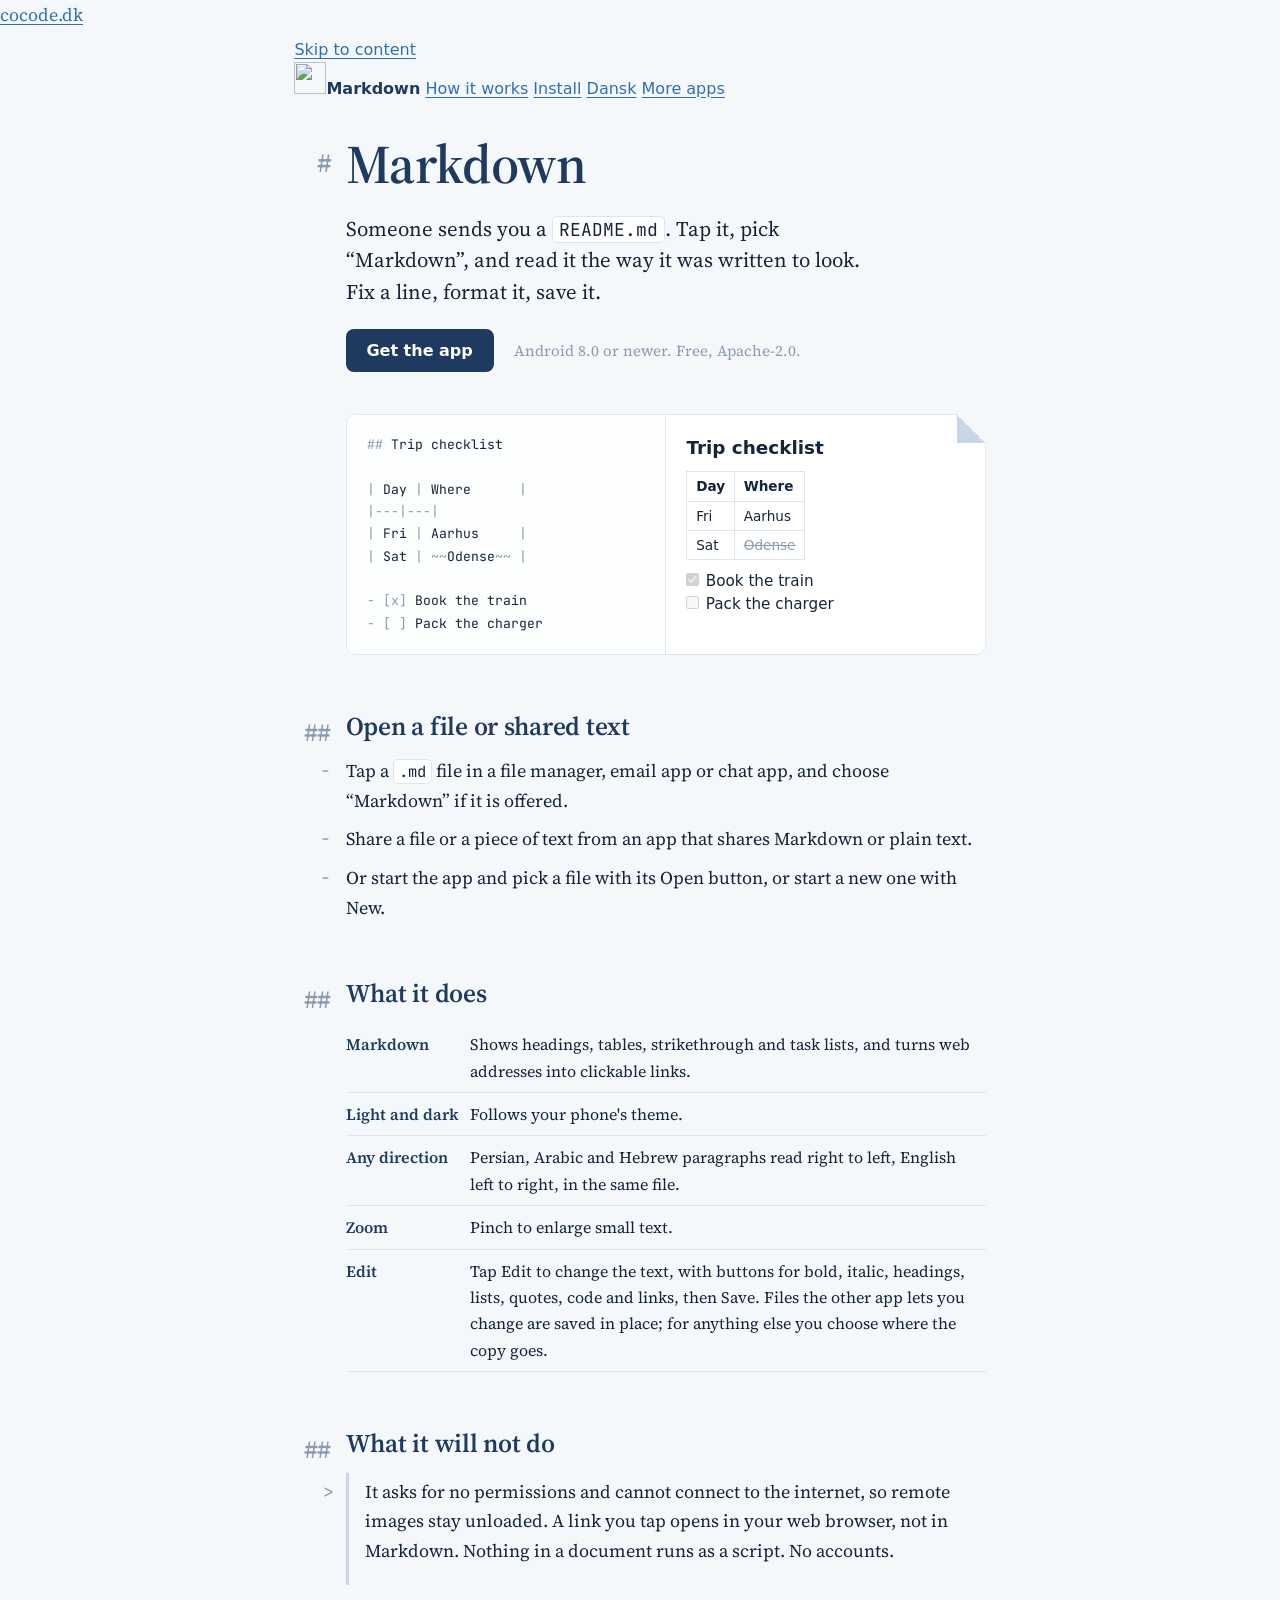
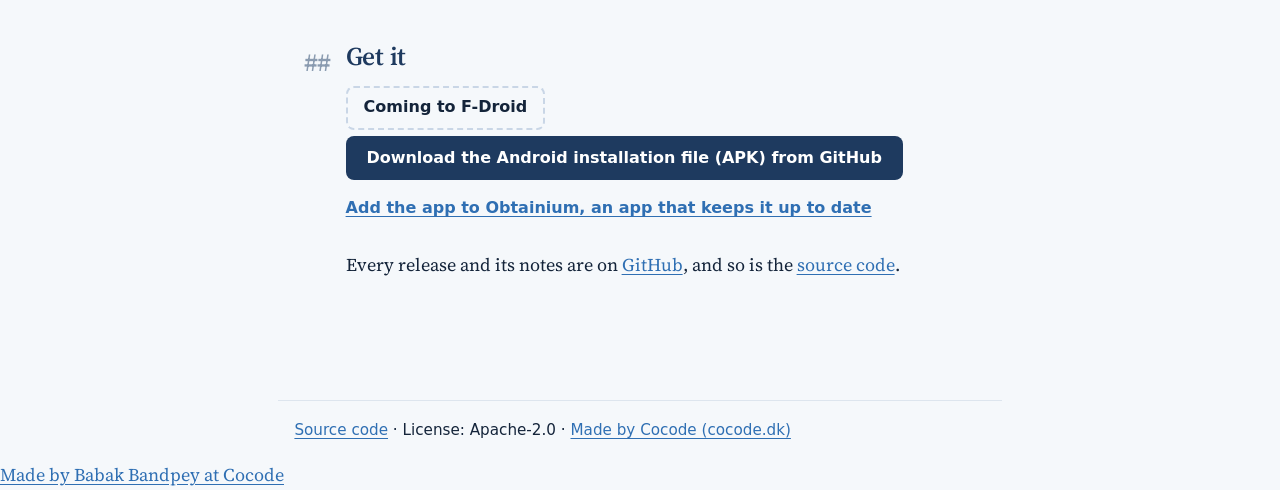
==== commit 1f415519: "feat: the navigation links the English and Danish pages to each other Rendered with cocode-apps (app" ====
--- a/website/index.html
+++ b/website/index.html
@@ -65,6 +65,7 @@
   <a class="brand" href="/" data-nav="home" aria-current="page"><img src="/img/icon.png" alt="" width="32" height="32">Markdown</a>
   <a href="/#how" data-nav="how">How it works</a>
   <a href="/#install" data-nav="install">Install</a>
+  <a href="/da/" hreflang="da" lang="da" data-nav="lang">Dansk</a>
   <a href="https://cocode.dk/" data-nav="more">More apps</a>
 </nav>
 <!-- cocode-apps:nav:end -->
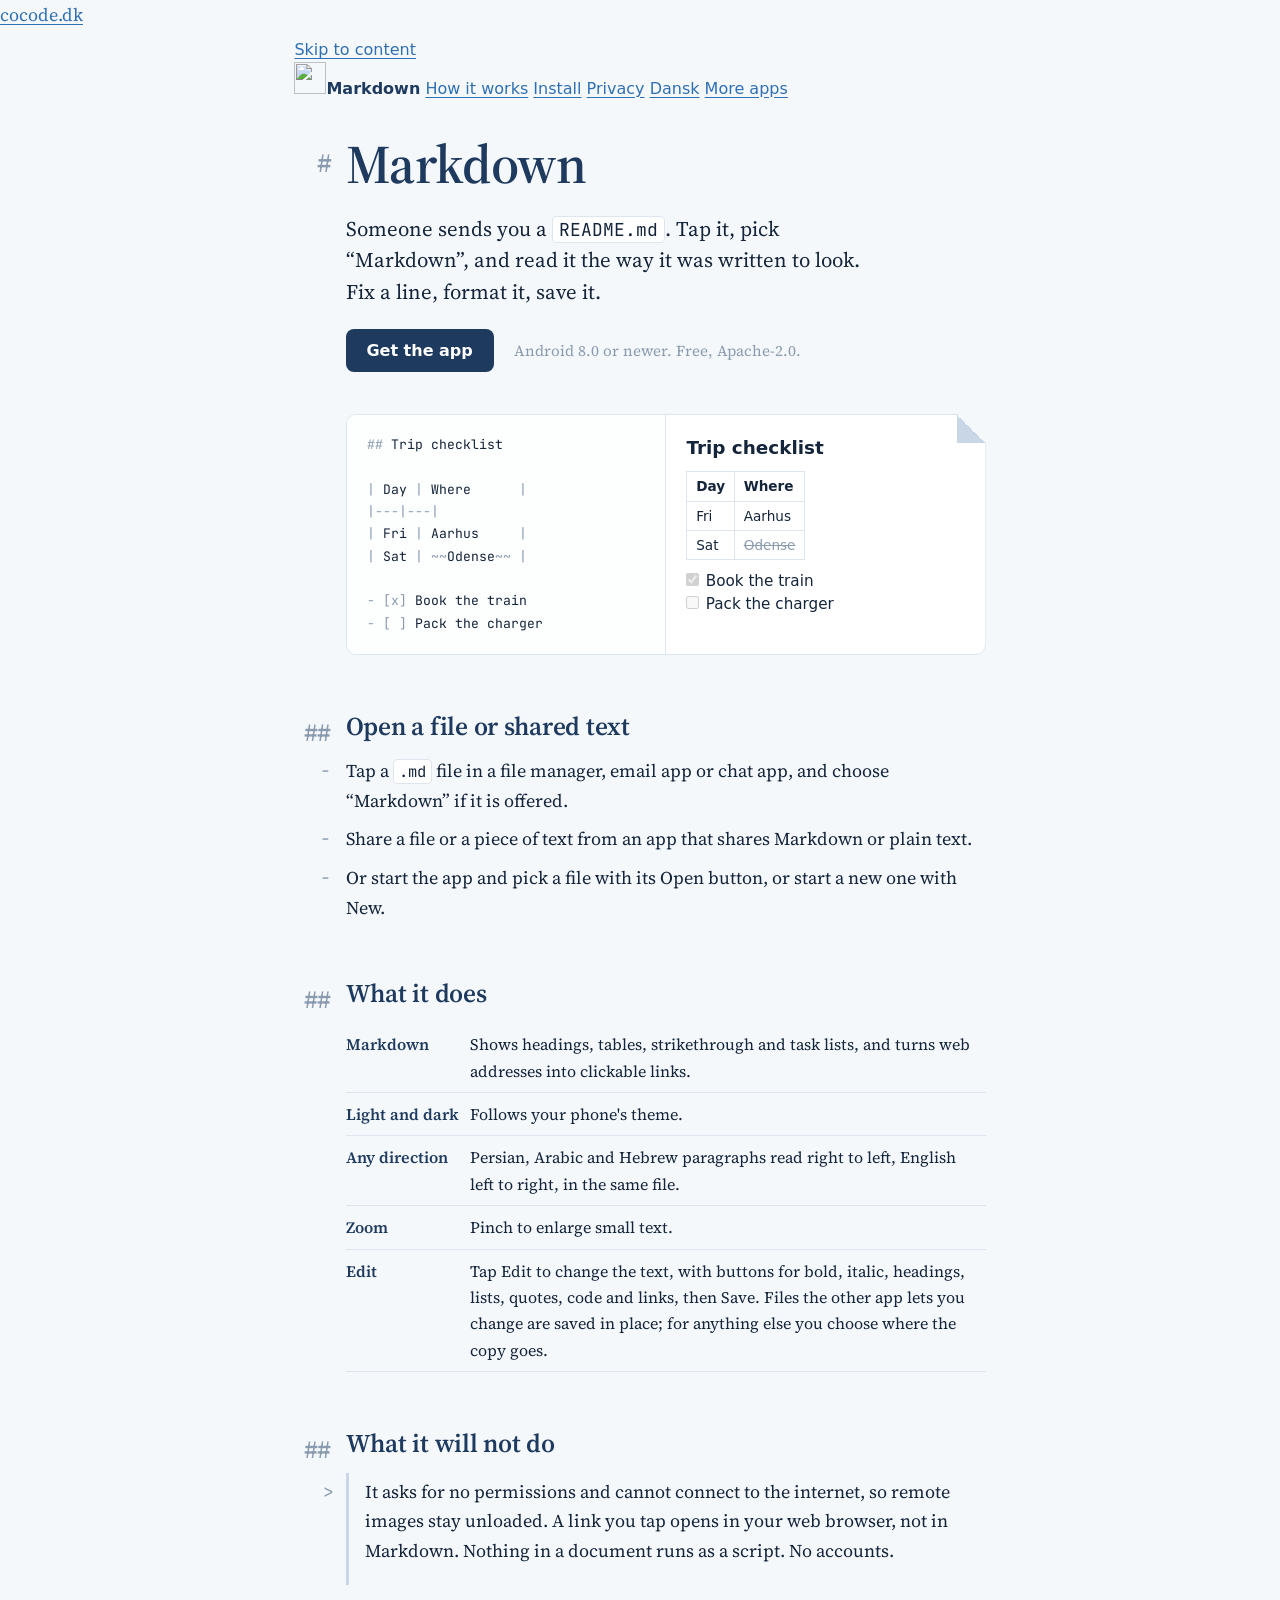
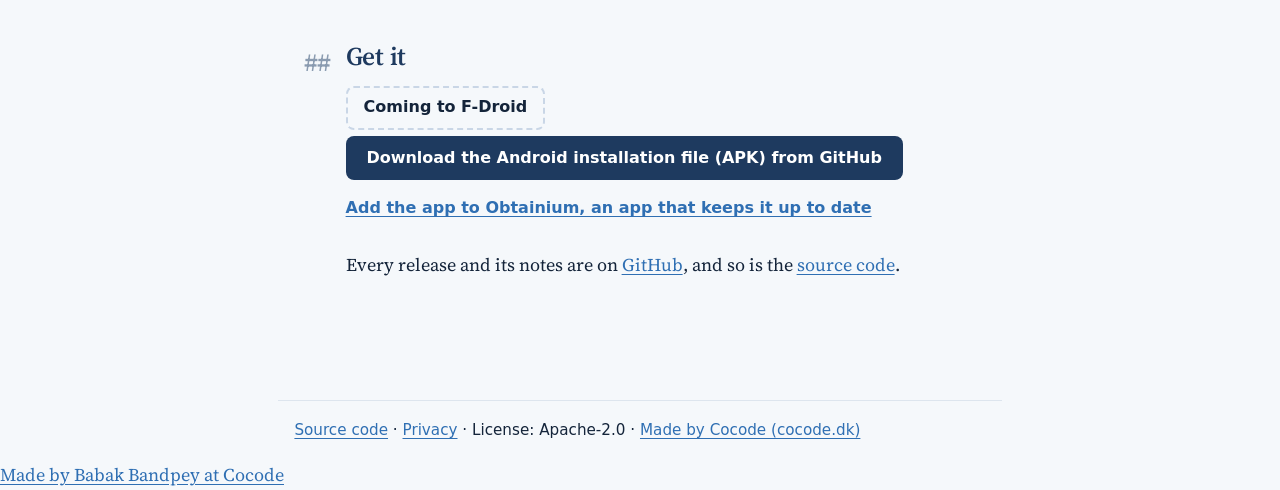
==== commit 0d070db2: "feat: the navigation links the pages the site now has (privacy, English, Danish) Rendered with cocod" ====
--- a/website/index.html
+++ b/website/index.html
@@ -65,6 +65,7 @@
   <a class="brand" href="/" data-nav="home" aria-current="page"><img src="/img/icon.png" alt="" width="32" height="32">Markdown</a>
   <a href="/#how" data-nav="how">How it works</a>
   <a href="/#install" data-nav="install">Install</a>
+  <a href="/privacy/" data-nav="privacy">Privacy</a>
   <a href="/da/" hreflang="da" lang="da" data-nav="lang">Dansk</a>
   <a href="https://cocode.dk/" data-nav="more">More apps</a>
 </nav>
@@ -137,6 +138,7 @@
 <!-- cocode-apps:footer:start -->
 <footer class="cocode-footer">
   <a href="https://github.com/cocodedk/markdown">Source code</a> ·
+  <a href="/privacy/">Privacy</a> ·
   License: Apache-2.0 ·
   <a href="https://cocode.dk/">Made by Cocode (cocode.dk)</a>
 </footer>
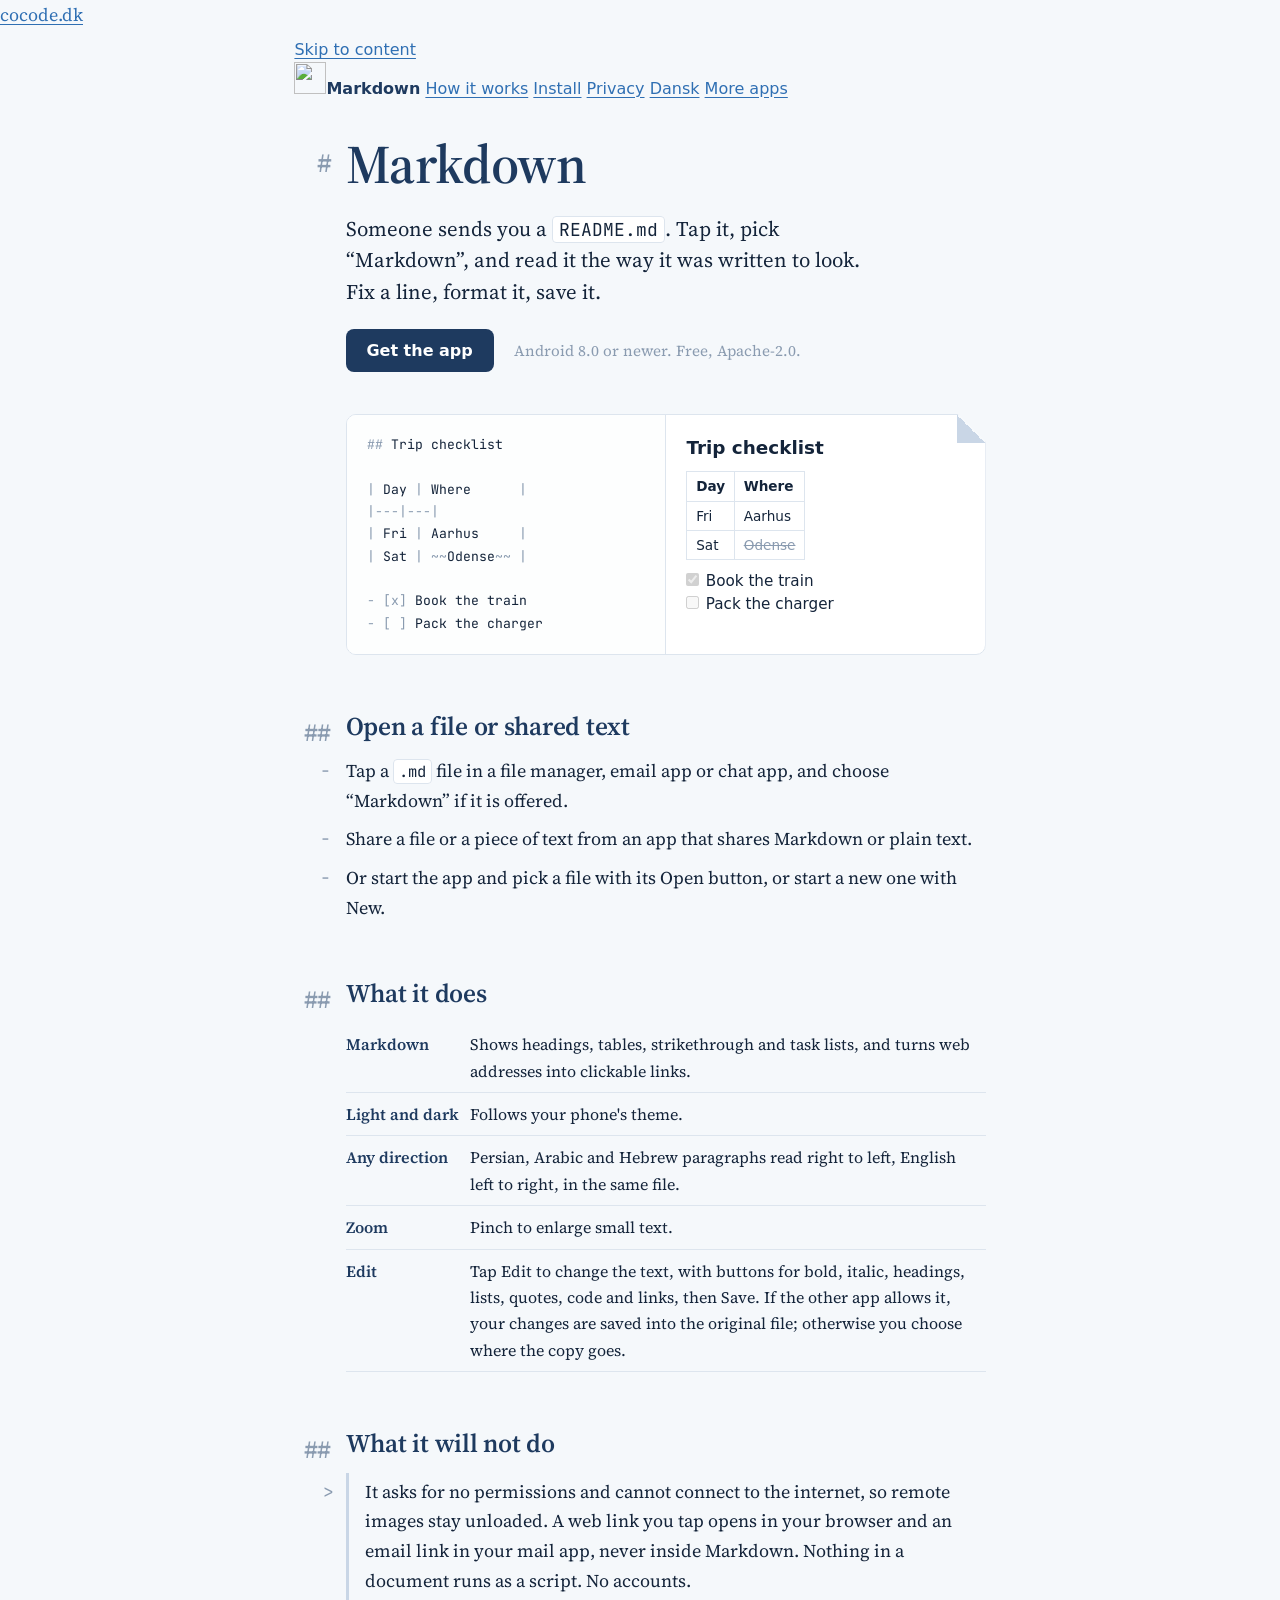
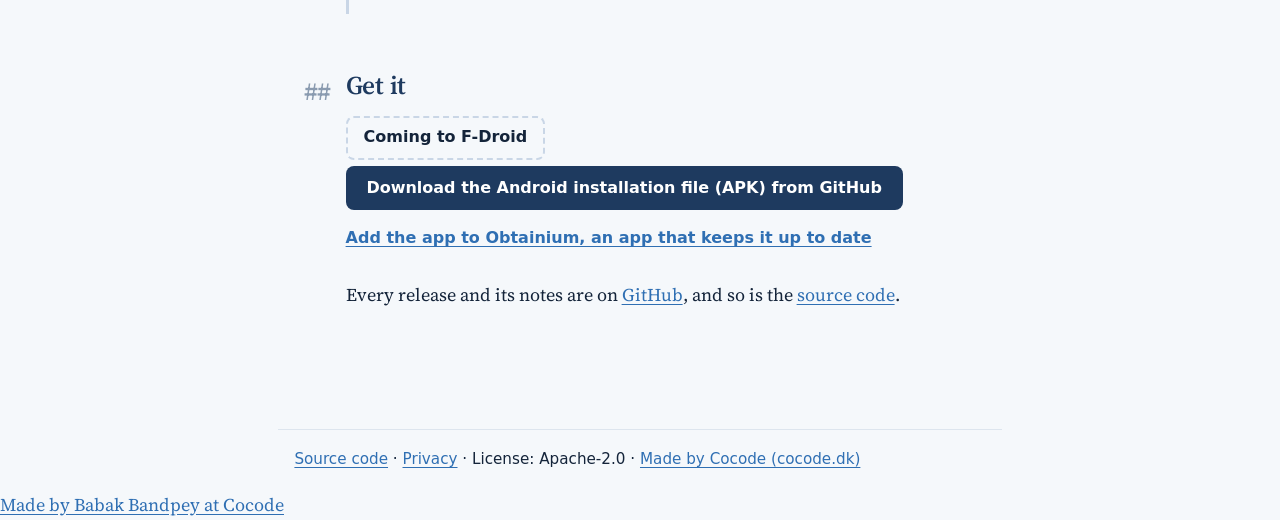
==== commit a08bef7f: "fix: the Codex review findings on the link wording, the Danish edit row and the Persian page - READM" ====
--- a/website/index.html
+++ b/website/index.html
@@ -111,14 +111,14 @@
       <tr><th>Light and dark</th><td>Follows your phone's theme.</td></tr>
       <tr><th>Any direction</th><td>Persian, Arabic and Hebrew paragraphs read right to left, English left to right, in the same file.</td></tr>
       <tr><th>Zoom</th><td>Pinch to enlarge small text.</td></tr>
-      <tr><th>Edit</th><td>Tap Edit to change the text, with buttons for bold, italic, headings, lists, quotes, code and links, then Save. Files the other app lets you change are saved in place; for anything else you choose where the copy goes.</td></tr>
+      <tr><th>Edit</th><td>Tap Edit to change the text, with buttons for bold, italic, headings, lists, quotes, code and links, then Save. If the other app allows it, your changes are saved into the original file; otherwise you choose where the copy goes.</td></tr>
     </table>
   </section>
 
   <section>
     <h2 data-md="##">What it will not do</h2>
     <blockquote>
-      <p>It asks for no permissions and cannot connect to the internet, so remote images stay unloaded. A link you tap opens in your web browser, not in Markdown. Nothing in a document runs as a script. No accounts.</p>
+      <p>It asks for no permissions and cannot connect to the internet, so remote images stay unloaded. A web link you tap opens in your browser and an email link in your mail app, never inside Markdown. Nothing in a document runs as a script. No accounts.</p>
     </blockquote>
   </section>
 
